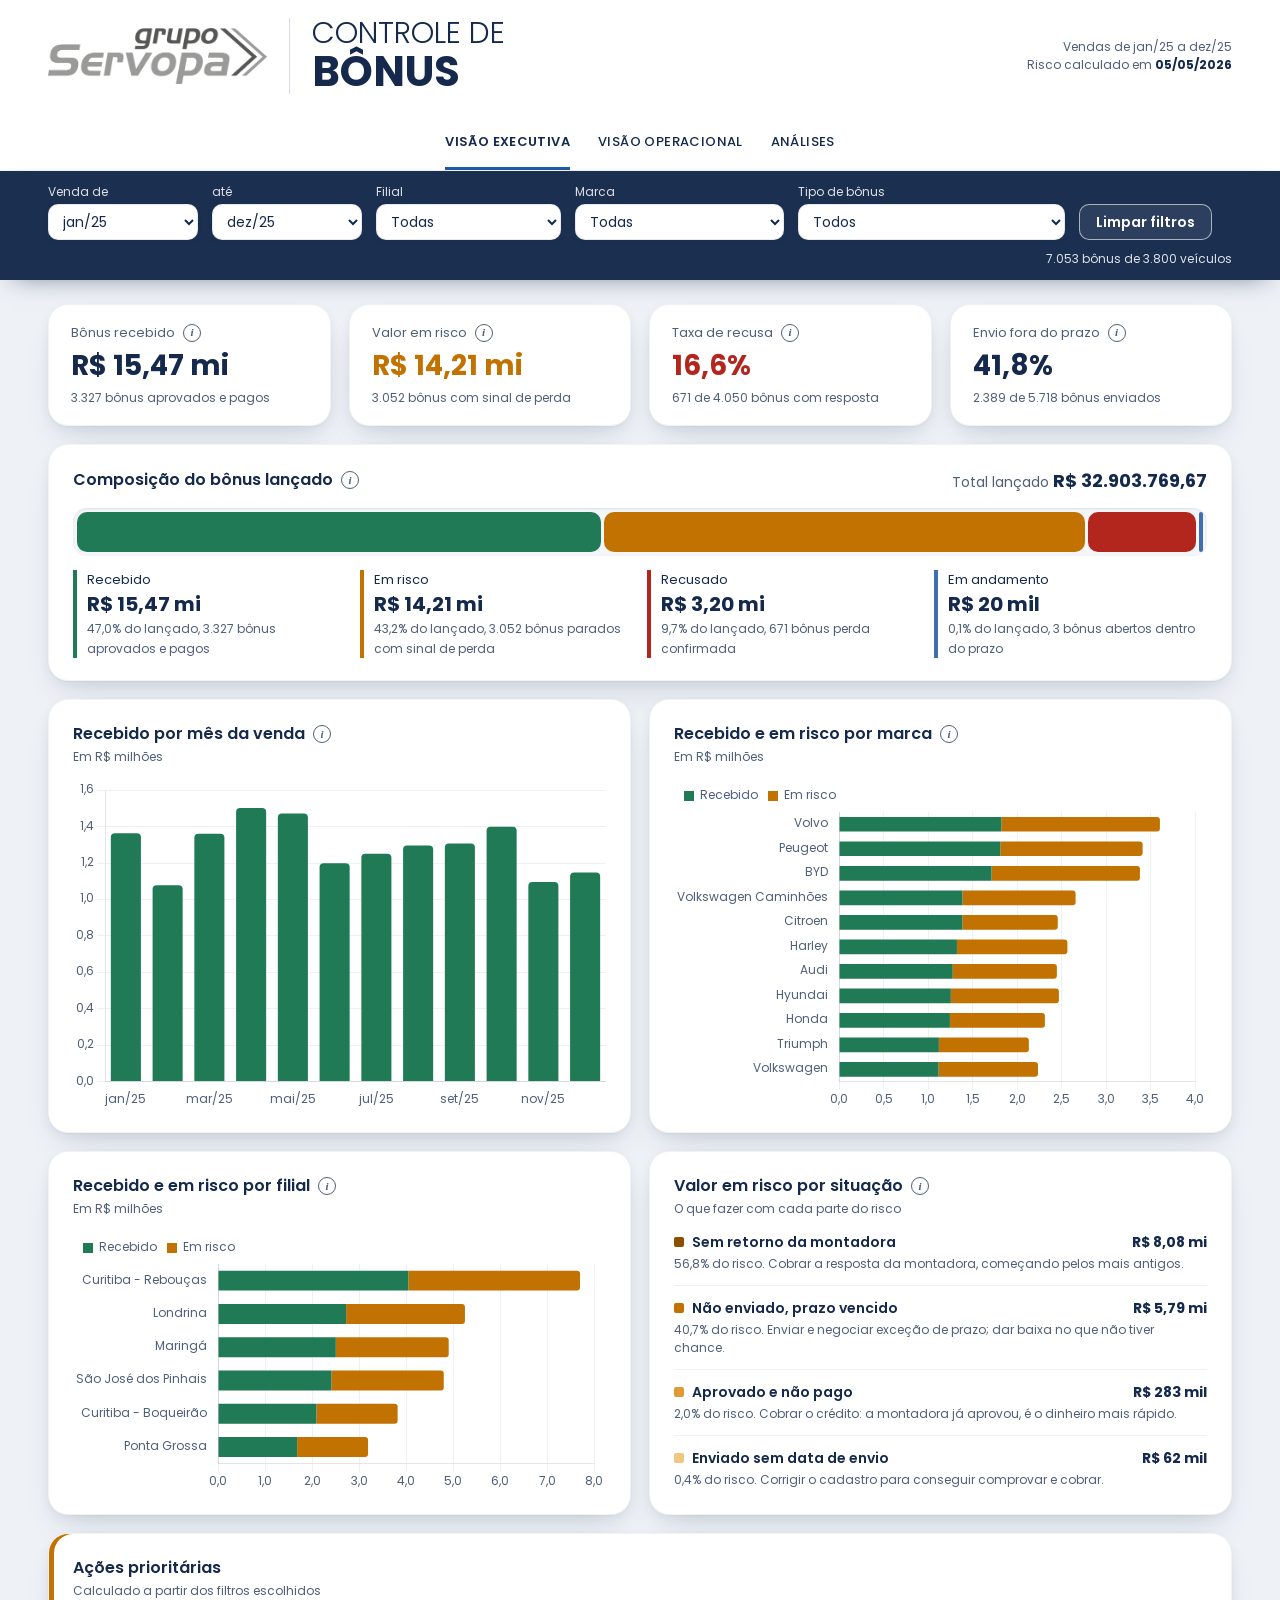
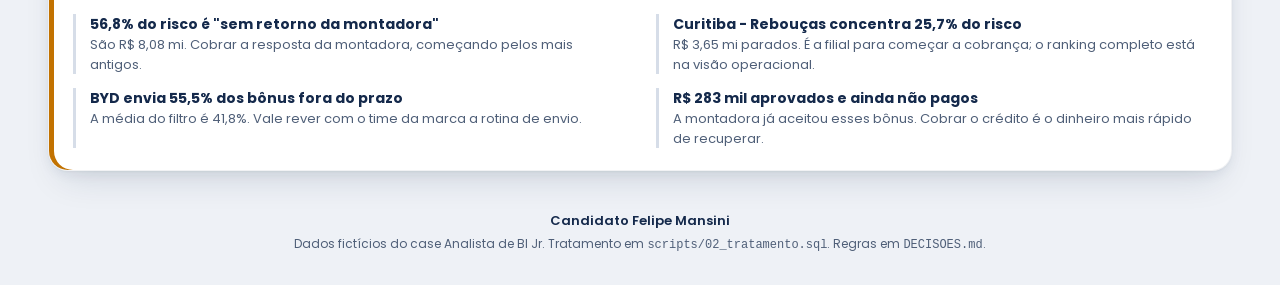
==== dashboard/index.html @ b76406e7 "Case Analista de BI Jr.: dashboard, manutenção e explicação" ====
<!DOCTYPE html>
<html lang="pt-BR">
<head>
  <meta charset="UTF-8">
  <meta name="viewport" content="width=device-width, initial-scale=1">
  <title>Controle de Bônus | Dealer Servopa</title>
  <meta name="description" content="Bônus de montadora: quanto foi recebido, quanto está em risco, onde o processo trava e onde agir primeiro.">

  <link rel="stylesheet" href="style.css">
</head>
<body>

  <a class="pular" href="#conteudo">Pular para o conteúdo</a>

  <!-- ===================== Topo e abas ===================== -->
  <header class="topo">
    <div class="topo__marca">
      <img class="topo__logo" src="img/logo-grupo-servopa.png" alt="Grupo Servopa" width="297" height="83">
      <h1 class="topo__titulo">Controle de <strong>Bônus</strong></h1>
    </div>

    <nav class="abas" aria-label="Visões do dashboard">
      <div class="abas__lista" role="tablist">
        <button type="button" role="tab" id="aba-executiva" aria-controls="painel-executiva" aria-selected="true">Visão executiva</button>
        <button type="button" role="tab" id="aba-operacional" aria-controls="painel-operacional" aria-selected="false" tabindex="-1">Visão operacional</button>
        <button type="button" role="tab" id="aba-analises" aria-controls="painel-analises" aria-selected="false" tabindex="-1">Análises</button>
      </div>
    </nav>

    <p class="topo__ref" id="referencia"></p>
  </header>

  <!-- ===================== Filtros (valem para todas as abas) ===================== -->
  <section class="filtros" aria-label="Filtros">
    <div class="filtros__grupo">
      <label for="filtro-de">Venda de</label>
      <select id="filtro-de"></select>
    </div>
    <div class="filtros__grupo">
      <label for="filtro-ate">até</label>
      <select id="filtro-ate"></select>
    </div>
    <div class="filtros__grupo">
      <label for="filtro-filial">Filial</label>
      <select id="filtro-filial"><option value="">Todas</option></select>
    </div>
    <div class="filtros__grupo">
      <label for="filtro-marca">Marca</label>
      <select id="filtro-marca"><option value="">Todas</option></select>
    </div>
    <div class="filtros__grupo">
      <label for="filtro-tipo">Tipo de bônus</label>
      <select id="filtro-tipo"><option value="">Todos</option></select>
    </div>
    <button type="button" class="botao botao--contorno" id="filtro-limpar">Limpar filtros</button>
    <p class="filtros__resumo" id="filtro-resumo" aria-live="polite"></p>
  </section>

  <main id="conteudo" class="conteudo">

    <!-- ===================== VISÃO EXECUTIVA ===================== -->
    <section class="painel" role="tabpanel" id="painel-executiva" aria-labelledby="aba-executiva">

      <div class="kpis" id="kpis"></div>

      <article class="card">
        <div class="card__cabecalho">
          <h2>Composição do bônus lançado <span class="info" data-info="Cada bônus está em uma única situação. Recebido usa o valor pago pela montadora. As outras usam o valor da campanha, porque o bônus ainda não foi pago."></span></h2>
          <p class="card__destaque">Total lançado <strong id="regua-total"></strong></p>
        </div>
        <div class="regua" id="regua" role="img"></div>
        <ul class="regua__legenda" id="regua-legenda"></ul>
      </article>

      <div class="grade grade--2">
        <article class="card">
          <h2>Recebido por mês da venda <span class="info" data-info="Soma do valor recebido dos bônus aprovados, pelo mês em que o veículo foi vendido."></span></h2>
          <p class="card__sub">Em R$ milhões</p>
          <div class="grafico grafico--alto"><canvas id="grafico-mes"></canvas></div>
        </article>
        <article class="card">
          <h2>Recebido e em risco por marca <span class="info" data-info="Verde: valor recebido. Âmbar: valor em risco (valor da campanha dos bônus parados com sinal de perda)."></span></h2>
          <p class="card__sub">Em R$ milhões</p>
          <div class="grafico grafico--alto"><canvas id="grafico-marca"></canvas></div>
        </article>
      </div>

      <div class="grade grade--2">
        <article class="card">
          <h2>Recebido e em risco por filial <span class="info" data-info="Verde: valor recebido. Âmbar: valor em risco."></span></h2>
          <p class="card__sub">Em R$ milhões</p>
          <div class="grafico"><canvas id="grafico-filial"></canvas></div>
        </article>
        <article class="card">
          <h2>Valor em risco por situação <span class="info" data-info="Sem retorno: enviado há mais de 75 dias, o maior tempo de resposta já registrado. Não enviado: pendente com prazo vencido. Aprovado e não pago: aprovado sem valor e sem data de recebimento. Enviado sem data: sem comprovação do envio."></span></h2>
          <p class="card__sub">O que fazer com cada parte do risco</p>
          <ul class="acoes-risco" id="lista-risco"></ul>
        </article>
      </div>

      <article class="card card--destaque">
        <h2>Ações prioritárias</h2>
        <p class="card__sub">Calculado a partir dos filtros escolhidos</p>
        <ul class="insights" id="insights"></ul>
      </article>
    </section>

    <!-- ===================== VISÃO OPERACIONAL ===================== -->
    <section class="painel" role="tabpanel" id="painel-operacional" aria-labelledby="aba-operacional" hidden>

      <article class="card">
        <h2>Gargalos do processo</h2>
        <p class="card__sub">Onde o bônus perde tempo, da venda até a resposta da montadora</p>
        <div class="etapas" id="etapas"></div>
      </article>

      <div class="grade grade--2">
        <article class="card">
          <h2>Envio fora do prazo por marca <span class="info" data-info="Bônus enviados depois de data da venda + prazo da campanha, divididos pelos bônus com data de envio. Em azul-escuro, as marcas acima da média."></span></h2>
          <p class="card__sub" id="sub-prazo"></p>
          <div class="grafico grafico--alto"><canvas id="grafico-prazo"></canvas></div>
        </article>
        <article class="card">
          <h2>Bônus enviados sem resposta <span class="info" data-info="Bônus com status Enviado, agrupados pelos dias entre o envio e a data de referência. Acima de 75 dias entram no valor em risco."></span></h2>
          <p class="card__sub">Há quanto tempo esperam a montadora</p>
          <div class="grafico grafico--alto"><canvas id="grafico-espera"></canvas></div>
        </article>
      </div>

      <article class="card">
        <div class="card__cabecalho">
          <h2>Ranking de risco <span class="info" data-info="Ordenado pelo valor em risco. A barra mostra de que situação vem o risco de cada linha."></span></h2>
          <div class="alternador" role="group" aria-label="Agrupar ranking por">
            <button type="button" data-ranking="filial" aria-pressed="true">Filial</button>
            <button type="button" data-ranking="marca" aria-pressed="false">Marca</button>
            <button type="button" data-ranking="campanha" aria-pressed="false">Campanha</button>
          </div>
        </div>
        <div class="tabela-rolagem" role="region" aria-label="Ranking de risco" tabindex="0">
          <table class="tabela" id="tabela-ranking"></table>
        </div>
        <ul class="legenda" id="legenda-ranking"></ul>
      </article>

      <article class="card">
        <div class="card__cabecalho">
          <h2>Bônus em risco, um a um</h2>
          <button type="button" class="botao" id="baixar-csv">Baixar CSV</button>
        </div>
        <div class="detalhe-filtros">
          <div class="filtros__grupo">
            <label for="detalhe-busca">Buscar chassi ou campanha</label>
            <input type="search" id="detalhe-busca" placeholder="Ex.: CAMP_0160" autocomplete="off">
          </div>
          <div class="filtros__grupo">
            <label for="detalhe-situacao">Situação</label>
            <select id="detalhe-situacao"><option value="">Todas</option></select>
          </div>
          <p class="detalhe-filtros__total" id="detalhe-total" aria-live="polite"></p>
        </div>
        <div class="tabela-rolagem" role="region" aria-label="Bônus em risco" tabindex="0">
          <table class="tabela tabela--detalhe" id="tabela-detalhe"></table>
        </div>
        <div class="paginacao" id="paginacao"></div>
      </article>

      <article class="card">
        <h2>Pontos para conferir na base <span class="info" data-info="Lançamentos que seguem nos números do dashboard, porque quem define o status é a montadora, mas que precisam de checagem. As regras de cada alerta estão no DECISOES.md (decisões 10 e 11)."></span></h2>
        <p class="card__sub">Lançamentos mantidos nos números, mas que o time operacional precisa revisar</p>
        <div class="tabela-rolagem" role="region" aria-label="Pontos para conferir na base" tabindex="0">
          <table class="tabela" id="tabela-alertas"></table>
        </div>
      </article>
    </section>

    <!-- ===================== ANÁLISES ===================== -->
    <section class="painel" role="tabpanel" id="painel-analises" aria-labelledby="aba-analises" hidden>

      <article class="card">
        <h2>Retorno por tipo de bônus <span class="info" data-info="Retorno: valor recebido dividido pelo total lançado do tipo (valor pago nos bônus recebidos e valor da campanha nos demais). Mostra quanto de cada real lançado virou dinheiro."></span></h2>
        <p class="card__sub">Quanto de cada real lançado entrou no caixa</p>
        <div class="tabela-rolagem" role="region" aria-label="Retorno por tipo de bônus" tabindex="0">
          <table class="tabela" id="tabela-tipos"></table>
        </div>
      </article>

      <article class="card">
        <h2>Campanhas que mais pagaram</h2>
        <p class="card__sub">10 maiores em valor recebido, em R$ mil</p>
        <div class="grafico grafico--alto"><canvas id="grafico-campanhas"></canvas></div>
      </article>

      <article class="card">
        <h2>Taxa de recusa por filial e marca <span class="info" data-info="Recusados divididos pelos bônus que já tiveram resposta (aprovados + recusados). Quanto mais escuro, maior a recusa. Células com menos de 10 bônus decididos ficam em branco."></span></h2>
        <p class="card__sub">Em %. A última linha e a última coluna mostram o total de cada marca e de cada filial.</p>
        <div class="tabela-rolagem" role="region" aria-label="Taxa de recusa por filial e marca" tabindex="0">
          <table class="calor" id="mapa-recusa"></table>
        </div>
      </article>

      <article class="card">
        <div class="card__cabecalho">
          <div>
            <h2>Dependência do bônus na margem <span class="info" data-info="Margem sem bônus: margem líquida pré-bônus dividida pelo valor de venda. Margem com bônus: margem pré-bônus mais o bônus aprovado do veículo, dividida pelo valor de venda. Peso do bônus: bônus recebido dividido pela margem com bônus. O filtro de tipo de bônus não muda esta tabela, porque a margem é do veículo inteiro."></span></h2>
            <p class="card__sub">Quanto maior o peso do bônus, mais a margem cai quando o bônus não entra.</p>
          </div>
          <div class="alternador" role="group" aria-label="Agrupar margem por">
            <button type="button" data-margem="marca" aria-pressed="true">Marca</button>
            <button type="button" data-margem="filial" aria-pressed="false">Filial</button>
          </div>
        </div>
        <div class="tabela-rolagem" role="region" aria-label="Peso do bônus na margem" tabindex="0">
          <table class="tabela" id="tabela-margem"></table>
        </div>
      </article>

      <article class="card">
        <h2>Pós-venda e recusa <span class="info" data-info="Cada bônus de pós-venda depende de um indicador do veículo. Os veículos foram divididos em 4 faixas de cada indicador, com cortes nos quartis da base inteira. A tabela compara a taxa de recusa (recusados dividido por aprovados + recusados) na pior e na melhor faixa. No tempo de atendimento, a pior faixa é a dos atendimentos mais demorados."></span></h2>
        <p class="card__sub">Taxa de recusa de cada bônus de pós-venda, nos veículos com o pior e com o melhor resultado no indicador</p>
        <div class="tabela-rolagem" role="region" aria-label="Pós-venda e recusa" tabindex="0">
          <table class="tabela" id="tabela-posvenda"></table>
        </div>
        <p class="card__nota" id="nota-posvenda"></p>
      </article>
    </section>
  </main>

  <footer class="rodape">
    <p class="rodape__autor">Candidato Felipe Mansini</p>
    <p>Dados fictícios do case Analista de BI Jr. Tratamento em <code>scripts/02_tratamento.sql</code>. Regras em <code>DECISOES.md</code>.</p>
  </footer>

  <!-- Chart.js 4.5.1 (licença MIT) fica na pasta lib para a página abrir sem internet -->
  <script src="lib/chart.umd.min.js"></script>
  <script src="dados.js"></script>
  <script src="app.js"></script>
</body>
</html>
---- dashboard/style.css ----
/* =========================================================
   Controle de Bônus | Dealer Servopa

   1. Variáveis
   2. Base
   3. Topo e abas
   4. Filtros
   5. Layout (grade e cards)
   6. Indicadores e régua
   7. Gráficos, listas e etapas
   8. Tabelas e mapa de calor
   9. Botão de informação (i)
  10. Rodapé
  11. Telas menores
   ========================================================= */

/* ---------- Fonte ---------- */
/* Poppins fica junto com a página, para ela abrir igual mesmo sem internet */
@font-face { font-family: "Poppins"; font-weight: 300; font-display: swap; src: url("fontes/poppins-latin-300-normal.woff2") format("woff2"); }
@font-face { font-family: "Poppins"; font-weight: 400; font-display: swap; src: url("fontes/poppins-latin-400-normal.woff2") format("woff2"); }
@font-face { font-family: "Poppins"; font-weight: 500; font-display: swap; src: url("fontes/poppins-latin-500-normal.woff2") format("woff2"); }
@font-face { font-family: "Poppins"; font-weight: 600; font-display: swap; src: url("fontes/poppins-latin-600-normal.woff2") format("woff2"); }
@font-face { font-family: "Poppins"; font-weight: 700; font-display: swap; src: url("fontes/poppins-latin-700-normal.woff2") format("woff2"); }

/* ---------- 1. Variáveis ---------- */
/* Paleta tirada do material do case e do site do Grupo Servopa */
:root {
  --marinho: #14294b;
  --azul: #1f5aa6;
  --texto: #14294b;
  --texto-2: #4f5f78;
  --fundo: #eef1f6;
  --branco: #ffffff;
  --linha: #d6dde8;
  --linha-clara: #edf0f5;
  --realce: #f4f6fa;

  /* Situação do bônus */
  --recebido: #1f7a55;
  --risco: #c27200;
  --recusado: #b3261e;
  --andamento: #3f6fb0;

  /* Situações do risco, do mais grave ao mais leve */
  --risco-1: #8a5000;
  --risco-2: #c27200;
  --risco-3: #e09a2f;
  --risco-4: #efc77f;

  --foco: #1f5aa6;
  --fonte: "Poppins", "Segoe UI", Arial, sans-serif;
  --raio: 20px;
  --raio-pequeno: 10px;

  /* Profundidade no estilo iOS: bordas quase invisíveis e sombras suaves em camadas */
  --borda-suave: 1px solid rgba(20, 41, 75, .06);
  --sombra-card:
    0 1px 2px rgba(20, 41, 75, .04),
    0 4px 12px rgba(20, 41, 75, .05),
    0 18px 36px -14px rgba(20, 41, 75, .16);
  --sombra-leve:
    0 1px 2px rgba(20, 41, 75, .06),
    0 2px 6px rgba(20, 41, 75, .06);
}

/* ---------- 2. Base ---------- */
*,
*::before,
*::after {
  box-sizing: border-box;
}

body {
  margin: 0;
  font-family: var(--fonte);
  font-size: 14px;
  line-height: 1.5;
  color: var(--texto);
  background: var(--fundo);
}

h1, h2, p, ul {
  margin: 0;
}

button,
input,
select {
  font: inherit;
  color: inherit;
}

:focus-visible {
  outline: 3px solid var(--foco);
  outline-offset: 2px;
  border-radius: 4px;
}

[hidden] {
  display: none !important;
}

/* Texto lido só por leitores de tela */
.sr-only {
  position: absolute;
  width: 1px;
  height: 1px;
  overflow: hidden;
  clip: rect(0 0 0 0);
  white-space: nowrap;
}

.pular {
  position: absolute;
  left: 16px;
  top: -60px;
  z-index: 50;
  padding: 8px 14px;
  background: var(--branco);
  border-radius: var(--raio-pequeno);
}

.pular:focus {
  top: 12px;
}

/* ---------- 3. Topo e abas ---------- */
/* Três colunas: as laterais têm a mesma largura (1fr), então as abas
   ficam no centro da página, independente do tamanho da logo e da data */
.topo {
  display: grid;
  grid-template-columns: 1fr auto 1fr;
  grid-template-areas: "marca abas ref";
  align-items: center;
  gap: 12px 32px;
  padding: 18px 48px 0;
  background: var(--branco);
  border-bottom: var(--borda-suave);
}

/* Logo à esquerda, separada do título por uma linha fina */
.topo__marca {
  grid-area: marca;
  display: flex;
  align-items: center;
  gap: 22px;
  padding-bottom: 18px;
}

.topo__logo {
  height: 56px;
  width: auto;
}

.topo__titulo {
  padding-left: 22px;
  border-left: 1px solid var(--linha);
  font-size: 30px;
  font-weight: 300;
  line-height: 1.05;
  text-transform: uppercase;
}

.topo__titulo strong {
  display: block;
  font-size: 42px;
  font-weight: 700;
}

.topo__ref {
  grid-area: ref;
  justify-self: end;
  font-size: 12px;
  color: var(--texto-2);
  text-align: right;
  padding-bottom: 18px;
}

.topo__ref strong {
  color: var(--texto);
}

.abas {
  grid-area: abas;
  align-self: end;
  justify-self: center;
  overflow-x: auto;
}

.abas__lista {
  display: flex;
  gap: 28px;
}

.abas button {
  padding: 8px 0 16px;
  border: none;
  border-bottom: 3px solid transparent;
  background: none;
  font-size: 13px;
  font-weight: 500;
  letter-spacing: .03em;
  text-transform: uppercase;
  white-space: nowrap;
  cursor: pointer;
}

.abas button:hover {
  color: var(--azul);
}

.abas button[aria-selected="true"] {
  font-weight: 600;
  border-bottom-color: var(--azul);
}

/* ---------- 4. Filtros ---------- */
/* Os filtros acompanham a rolagem para estarem sempre à mão.
   O fundo levemente transparente com desfoque mostra o conteúdo passando por baixo. */
.filtros {
  position: sticky;
  top: 0;
  z-index: 20;
  display: flex;
  flex-wrap: wrap;
  align-items: flex-end;
  gap: 10px 14px;
  padding: 12px 48px;
  background: rgba(20, 41, 75, .97);
  -webkit-backdrop-filter: saturate(180%) blur(18px);
  backdrop-filter: saturate(180%) blur(18px);
  box-shadow: 0 10px 24px -14px rgba(20, 41, 75, .6);
  color: var(--branco);
}

.filtros__grupo {
  display: flex;
  flex-direction: column;
  gap: 3px;
}

.filtros__grupo label {
  font-size: 12px;
  opacity: .85;
}

select,
input[type="search"] {
  height: 36px;
  min-width: 150px;
  padding: 0 10px;
  border: 1px solid rgba(20, 41, 75, .1);
  border-radius: var(--raio-pequeno);
  background: var(--branco);
  color: var(--texto);
  box-shadow: var(--sombra-leve);
}

.filtros :focus-visible {
  outline-color: #ffd36b;
}

.filtros__resumo {
  margin-left: auto;
  align-self: center;
  font-size: 12px;
  opacity: .85;
}

.botao {
  height: 36px;
  padding: 0 16px;
  border: 1px solid var(--azul);
  border-radius: var(--raio-pequeno);
  background: var(--azul);
  color: var(--branco);
  font-weight: 600;
  box-shadow: 0 1px 2px rgba(31, 90, 166, .3), 0 6px 14px -4px rgba(31, 90, 166, .45);
  cursor: pointer;
}

.botao:hover {
  filter: brightness(1.1);
}

.botao--contorno {
  border-color: rgba(255, 255, 255, .6);
  background: rgba(255, 255, 255, .08);
  box-shadow: none;
}

/* ---------- 5. Layout ---------- */
.conteudo {
  max-width: 1340px;
  margin: 0 auto;
  padding: 24px 48px 40px;
}

.painel {
  display: flex;
  flex-direction: column;
  gap: 18px;
}

.grade {
  display: grid;
  gap: 18px;
}

.grade--2 {
  grid-template-columns: repeat(2, minmax(0, 1fr));
}

.card {
  min-width: 0;
  padding: 22px 24px;
  background: var(--branco);
  border: var(--borda-suave);
  border-radius: var(--raio);
  box-shadow: var(--sombra-card);
}

.card h2 {
  display: flex;
  align-items: center;
  gap: 8px;
  font-size: 16px;
  font-weight: 600;
}

.card__sub {
  margin-top: 2px;
  margin-bottom: 14px;
  font-size: 12px;
  color: var(--texto-2);
}

.card__cabecalho {
  display: flex;
  flex-wrap: wrap;
  align-items: center;
  justify-content: space-between;
  gap: 10px 16px;
  margin-bottom: 14px;
}

.card__destaque {
  color: var(--texto-2);
}

.card__destaque strong {
  color: var(--texto);
  font-size: 18px;
}

/* Faixa âmbar à esquerda, feita com sombra interna para acompanhar o canto arredondado */
.card--destaque {
  box-shadow: inset 5px 0 0 var(--risco), var(--sombra-card);
}

/* ---------- 6. Indicadores e régua ---------- */
.kpis {
  display: grid;
  grid-template-columns: repeat(4, minmax(0, 1fr));
  gap: 18px;
}

.kpi {
  padding: 18px 22px;
  background: var(--branco);
  border: var(--borda-suave);
  border-radius: var(--raio);
  box-shadow: var(--sombra-card);
}

.kpi__nome {
  display: flex;
  align-items: center;
  gap: 8px;
  font-size: 13px;
  color: var(--texto-2);
}

.kpi__valor {
  margin: 2px 0;
  font-size: 28px;
  font-weight: 700;
  font-variant-numeric: tabular-nums;
}

.kpi__detalhe {
  font-size: 12px;
  color: var(--texto-2);
}

.kpi--risco .kpi__valor {
  color: var(--risco);
}

/* Padrão de alerta da plataforma: valor em vermelho */
.kpi--alerta .kpi__valor {
  color: var(--recusado);
}

/* A régua fica num trilho levemente afundado */
.regua {
  display: flex;
  gap: 3px;
  height: 48px;
  padding: 4px;
  background: var(--realce);
  border-radius: 14px;
  box-shadow: inset 0 1px 3px rgba(20, 41, 75, .1);
}

.regua span {
  min-width: 4px;
  border-radius: 10px;
}

.regua__legenda {
  display: grid;
  grid-template-columns: repeat(4, minmax(0, 1fr));
  gap: 14px;
  margin-top: 14px;
  padding: 0;
  list-style: none;
}

.regua__legenda li {
  padding-left: 10px;
  border-left: 4px solid var(--cor);
  font-size: 13px;
}

.regua__legenda strong {
  display: block;
  font-size: 20px;
  font-variant-numeric: tabular-nums;
}

.regua__legenda small {
  font-size: 12px;
  color: var(--texto-2);
}

/* ---------- 7. Gráficos, listas e etapas ---------- */
.grafico {
  position: relative;
  height: 260px;
}

.grafico--alto {
  height: 330px;
}

.acoes-risco {
  display: flex;
  flex-direction: column;
  gap: 12px;
  padding: 0;
  list-style: none;
}

.acoes-risco li {
  display: grid;
  grid-template-columns: minmax(0, 1fr) auto;
  gap: 2px 12px;
  padding-bottom: 12px;
  border-bottom: 1px solid var(--linha-clara);
}

.acoes-risco li:last-child {
  border-bottom: none;
  padding-bottom: 0;
}

.acoes-risco__nome {
  font-weight: 600;
}

.acoes-risco__nome::before {
  content: "";
  display: inline-block;
  width: 10px;
  height: 10px;
  margin-right: 8px;
  border-radius: 2px;
  background: var(--cor);
}

.acoes-risco__valor {
  font-weight: 700;
  font-variant-numeric: tabular-nums;
}

.acoes-risco__acao {
  grid-column: 1 / -1;
  font-size: 12px;
  color: var(--texto-2);
}

.insights {
  display: grid;
  grid-template-columns: repeat(2, minmax(0, 1fr));
  gap: 14px 32px;
  padding: 0;
  list-style: none;
}

.insights li {
  padding-left: 14px;
  border-left: 3px solid var(--linha);
}

.insights strong {
  display: block;
}

.insights p {
  font-size: 13px;
  color: var(--texto-2);
}

.etapas {
  display: grid;
  grid-template-columns: repeat(3, minmax(0, 1fr));
  gap: 18px;
}

.etapa {
  padding: 16px 18px;
  background: linear-gradient(180deg, #f8fafc, #f1f4f9);
  border: var(--borda-suave);
  border-radius: 16px;
  box-shadow: inset 0 1px 0 var(--branco);
}

.etapa__nome {
  display: flex;
  align-items: center;
  gap: 8px;
  font-size: 13px;
  font-weight: 600;
}

.etapa__valor {
  font-size: 26px;
  font-weight: 700;
  font-variant-numeric: tabular-nums;
}

.etapa__detalhe {
  font-size: 12px;
  color: var(--texto-2);
}

.legenda {
  display: flex;
  flex-wrap: wrap;
  gap: 4px 16px;
  margin-top: 12px;
  padding: 0;
  list-style: none;
  font-size: 12px;
  color: var(--texto-2);
}

.legenda li::before {
  content: "";
  display: inline-block;
  width: 10px;
  height: 10px;
  margin-right: 6px;
  border-radius: 2px;
  background: var(--cor);
  vertical-align: -1px;
}

/* ---------- 8. Tabelas e mapa de calor ---------- */
.tabela-rolagem {
  overflow-x: auto;
}

.tabela {
  width: 100%;
  border-collapse: collapse;
  font-size: 13px;
}

.tabela th,
.tabela td {
  padding: 9px 10px;
  border-bottom: 1px solid var(--linha-clara);
  text-align: left;
  vertical-align: middle;
}

.tabela thead th {
  font-size: 12px;
  font-weight: 500;
  color: var(--texto-2);
  background: var(--realce);
  border-bottom: none;
  white-space: nowrap;
}

/* Cabeçalho da tabela em formato de pílula */
.tabela thead th:first-child {
  border-radius: 10px 0 0 10px;
}

.tabela thead th:last-child {
  border-radius: 0 10px 10px 0;
}

.tabela tbody th {
  font-weight: 600;
}

.tabela tbody tr:hover {
  background: var(--realce);
}

/* Linha de total no fim da tabela */
.tabela__total th,
.tabela__total td {
  font-weight: 600;
  border-top: 2px solid var(--marinho);
  border-bottom: none;
}

/* Título de grupo dentro da tabela */
.tabela .tabela__grupo th {
  padding-top: 14px;
  font-size: 11px;
  font-weight: 500;
  color: var(--texto-2);
  background: none;
}

.tabela tbody tr.tabela__grupo:hover {
  background: none;
}

.card__nota {
  margin-top: 10px;
  font-size: 12px;
  color: var(--texto-2);
}

.num {
  text-align: right !important;
  font-variant-numeric: tabular-nums;
  white-space: nowrap;
}

/* Regra de alinhamento das tabelas: nomes à esquerda, valores em R$ à
   direita (para os centavos ficarem um embaixo do outro) e o resto centralizado */
.centro {
  text-align: center !important;
  font-variant-numeric: tabular-nums;
  white-space: nowrap;
}

.centro .composicao,
.centro .barra-tabela {
  margin: 0 auto;
}

.centro .barra-tabela {
  width: max-content;
}

/* Largura fixa para o percentual, assim as barras ficam alinhadas entre as linhas */
.barra-tabela .num {
  display: inline-block;
  min-width: 44px;
}

/* Cabeçalho clicável para ordenar, com a aparência do próprio cabeçalho */
.ordenar {
  font: inherit;
  color: inherit;
  background: none;
  border: 0;
  padding: 0;
  cursor: pointer;
  white-space: nowrap;
}

.ordenar:hover {
  color: var(--texto);
}

.ordenar::after {
  content: "↕";
  display: inline-block;
  margin-left: 4px;
  opacity: .4;
}

th[aria-sort="ascending"] .ordenar,
th[aria-sort="descending"] .ordenar {
  color: var(--texto);
  font-weight: 600;
}

th[aria-sort="ascending"] .ordenar::after {
  content: "▲";
  opacity: 1;
  font-size: 9px;
}

th[aria-sort="descending"] .ordenar::after {
  content: "▼";
  opacity: 1;
  font-size: 9px;
}

.tabela__sub {
  display: block;
  font-size: 11px;
  font-weight: 400;
  color: var(--texto-2);
}

.tabela--detalhe {
  font-size: 12px;
}

.tabela--detalhe th,
.tabela--detalhe td {
  padding: 8px 8px;
  white-space: nowrap;
}

.composicao {
  display: flex;
  gap: 2px;
  width: 140px;
  height: 12px;
}

.composicao span {
  min-width: 2px;
}

.barra-tabela {
  display: flex;
  align-items: center;
  gap: 8px;
}

.barra-tabela__trilho {
  flex: 0 0 120px;
  height: 10px;
  background: var(--realce);
  border-radius: 999px;
  box-shadow: inset 0 1px 2px rgba(20, 41, 75, .08);
}

.barra-tabela__trilho span {
  display: block;
  height: 100%;
  background: var(--recebido);
  border-radius: 999px;
}

.selo {
  display: inline-block;
  padding: 2px 10px;
  border-radius: 999px;
  font-size: 11px;
  font-weight: 600;
  background: var(--cor-fundo);
  color: var(--cor-texto);
  white-space: nowrap;
}

/* Controle segmentado no padrão iOS: trilho cinza e opção ativa em pílula */
.alternador {
  display: inline-flex;
  gap: 2px;
  padding: 3px;
  background: #e7ebf2;
  border-radius: 12px;
  box-shadow: inset 0 1px 2px rgba(20, 41, 75, .08);
}

.alternador button {
  padding: 6px 16px;
  border: none;
  border-radius: 9px;
  background: transparent;
  font-size: 12px;
  font-weight: 600;
  cursor: pointer;
}

.alternador button[aria-pressed="true"] {
  background: var(--marinho);
  color: var(--branco);
  box-shadow: 0 1px 3px rgba(20, 41, 75, .3), 0 4px 10px -2px rgba(20, 41, 75, .25);
}

.detalhe-filtros {
  display: flex;
  flex-wrap: wrap;
  align-items: flex-end;
  gap: 10px 14px;
  margin-bottom: 14px;
}

.detalhe-filtros label {
  font-size: 12px;
  color: var(--texto-2);
}

.detalhe-filtros input[type="search"] {
  min-width: 240px;
}

.detalhe-filtros__total {
  margin-left: auto;
  font-size: 13px;
  color: var(--texto-2);
}

.paginacao {
  display: flex;
  justify-content: flex-end;
  align-items: center;
  gap: 10px;
  margin-top: 12px;
  font-size: 13px;
  color: var(--texto-2);
}

.paginacao button {
  height: 32px;
  padding: 0 14px;
  border: 1px solid rgba(20, 41, 75, .1);
  border-radius: var(--raio-pequeno);
  background: var(--branco);
  box-shadow: var(--sombra-leve);
  cursor: pointer;
}

.paginacao button:disabled {
  opacity: .45;
  cursor: not-allowed;
}

/* Colunas de mesma largura; nomes longos de marca quebram linha */
.calor {
  width: 100%;
  min-width: 860px;
  table-layout: fixed;
  border-collapse: separate;
  border-spacing: 2px;
  font-size: 12px;
}

.calor thead th:first-child {
  width: 150px;
}

.calor th {
  padding: 6px 4px;
  font-weight: 500;
  color: var(--texto-2);
  text-align: center;
  vertical-align: bottom;
  line-height: 1.25;
}

.calor tbody th {
  text-align: left;
  white-space: nowrap;
}

.calor td {
  height: 34px;
  border-radius: 7px;
  text-align: center;
  font-variant-numeric: tabular-nums;
}

.calor .calor__total {
  font-weight: 700;
}

.vazio {
  padding: 24px;
  color: var(--texto-2);
  text-align: center;
}

/* ---------- 9. Botão de informação (i) ---------- */
/* Abre ao passar o mouse, ao receber foco pelo Tab e ao tocar (celular) */
.info {
  position: relative;
  display: inline-flex;
}

.info__botao {
  display: inline-grid;
  place-items: center;
  width: 18px;
  height: 18px;
  padding: 0;
  border: 1px solid var(--texto-2);
  border-radius: 50%;
  background: var(--branco);
  color: var(--texto-2);
  font-size: 11px;
  font-weight: 700;
  font-style: italic;
  font-family: Georgia, serif;
  line-height: 1;
  cursor: help;
}

.info__texto {
  position: absolute;
  top: calc(100% + 8px);
  left: -10px;
  z-index: 30;
  width: min(280px, 75vw);
  padding: 12px 14px;
  border-radius: 14px;
  background: rgba(20, 41, 75, .94);
  -webkit-backdrop-filter: blur(12px);
  backdrop-filter: blur(12px);
  color: var(--branco);
  font-size: 12px;
  font-weight: 400;
  line-height: 1.45;
  text-transform: none;
  letter-spacing: 0;
  box-shadow: 0 12px 32px -6px rgba(20, 41, 75, .4);
  /* Fechada, a caixa não ocupa espaço (senão alarga a página no celular) */
  display: none;
}

.info:hover .info__texto,
.info__botao:focus-visible + .info__texto,
.info--aberto .info__texto {
  display: block;
}

/* Na metade direita da tela, a caixa abre para a esquerda */
.info--direita .info__texto {
  left: auto;
  right: -10px;
}

/* ---------- 10. Rodapé ---------- */
.rodape {
  padding: 0 48px 32px;
  font-size: 12px;
  color: var(--texto-2);
  text-align: center;
}

.rodape__autor {
  margin-bottom: 4px;
  font-size: 13px;
  font-weight: 600;
  color: var(--texto);
}

/* ---------- 11. Telas menores ---------- */
@media (max-width: 1100px) {
  .kpis,
  .regua__legenda {
    grid-template-columns: repeat(2, minmax(0, 1fr));
  }
}

/* Em telas menores a logo, as abas e a data não cabem numa linha só.
   A logo e a data ficam em cima e as abas descem, centralizadas. */
@media (max-width: 1340px) {
  .topo {
    grid-template-columns: 1fr auto;
    grid-template-areas:
      "marca ref"
      "abas  abas";
  }
}

@media (max-width: 860px) {
  .grade--2,
  .insights,
  .etapas {
    grid-template-columns: minmax(0, 1fr);
  }

  .filtros {
    position: static;
  }

  .filtros__resumo {
    width: 100%;
    margin-left: 0;
  }
}

@media (max-width: 600px) {
  /* No celular o topo vira uma coluna: logo, data e abas, um embaixo do outro */
  .topo {
    grid-template-columns: minmax(0, 1fr);
    grid-template-areas:
      "marca"
      "ref"
      "abas";
    padding: 14px 16px 0;
  }

  .topo__marca {
    gap: 14px;
    padding-bottom: 4px;
  }

  .topo__logo {
    height: 36px;
  }

  .topo__titulo {
    padding-left: 14px;
    font-size: 20px;
  }

  .topo__titulo strong {
    font-size: 28px;
  }

  .topo__ref {
    justify-self: start;
    text-align: left;
    padding-bottom: 4px;
  }

  .abas {
    justify-self: stretch;
  }

  .abas__lista {
    gap: 20px;
  }

  .filtros {
    padding: 12px 16px;
  }

  .filtros__grupo {
    flex: 1 1 140px;
  }

  select,
  input[type="search"],
  .detalhe-filtros input[type="search"] {
    width: 100%;
    min-width: 0;
  }

  .conteudo {
    padding: 16px 16px 32px;
  }

  .card,
  .kpi {
    padding: 16px;
  }

  .kpis,
  .regua__legenda {
    grid-template-columns: minmax(0, 1fr);
  }

  .kpi__valor {
    font-size: 24px;
  }

  .rodape {
    padding: 0 16px 24px;
  }

  /* No celular a explicação aparece fixa na parte de baixo da tela */
  .info__texto,
  .info--direita .info__texto {
    position: fixed;
    top: auto;
    right: 16px;
    bottom: 16px;
    left: 16px;
    width: auto;
    font-size: 13px;
  }
}

@media (prefers-reduced-motion: reduce) {
  * {
    transition: none !important;
  }
}
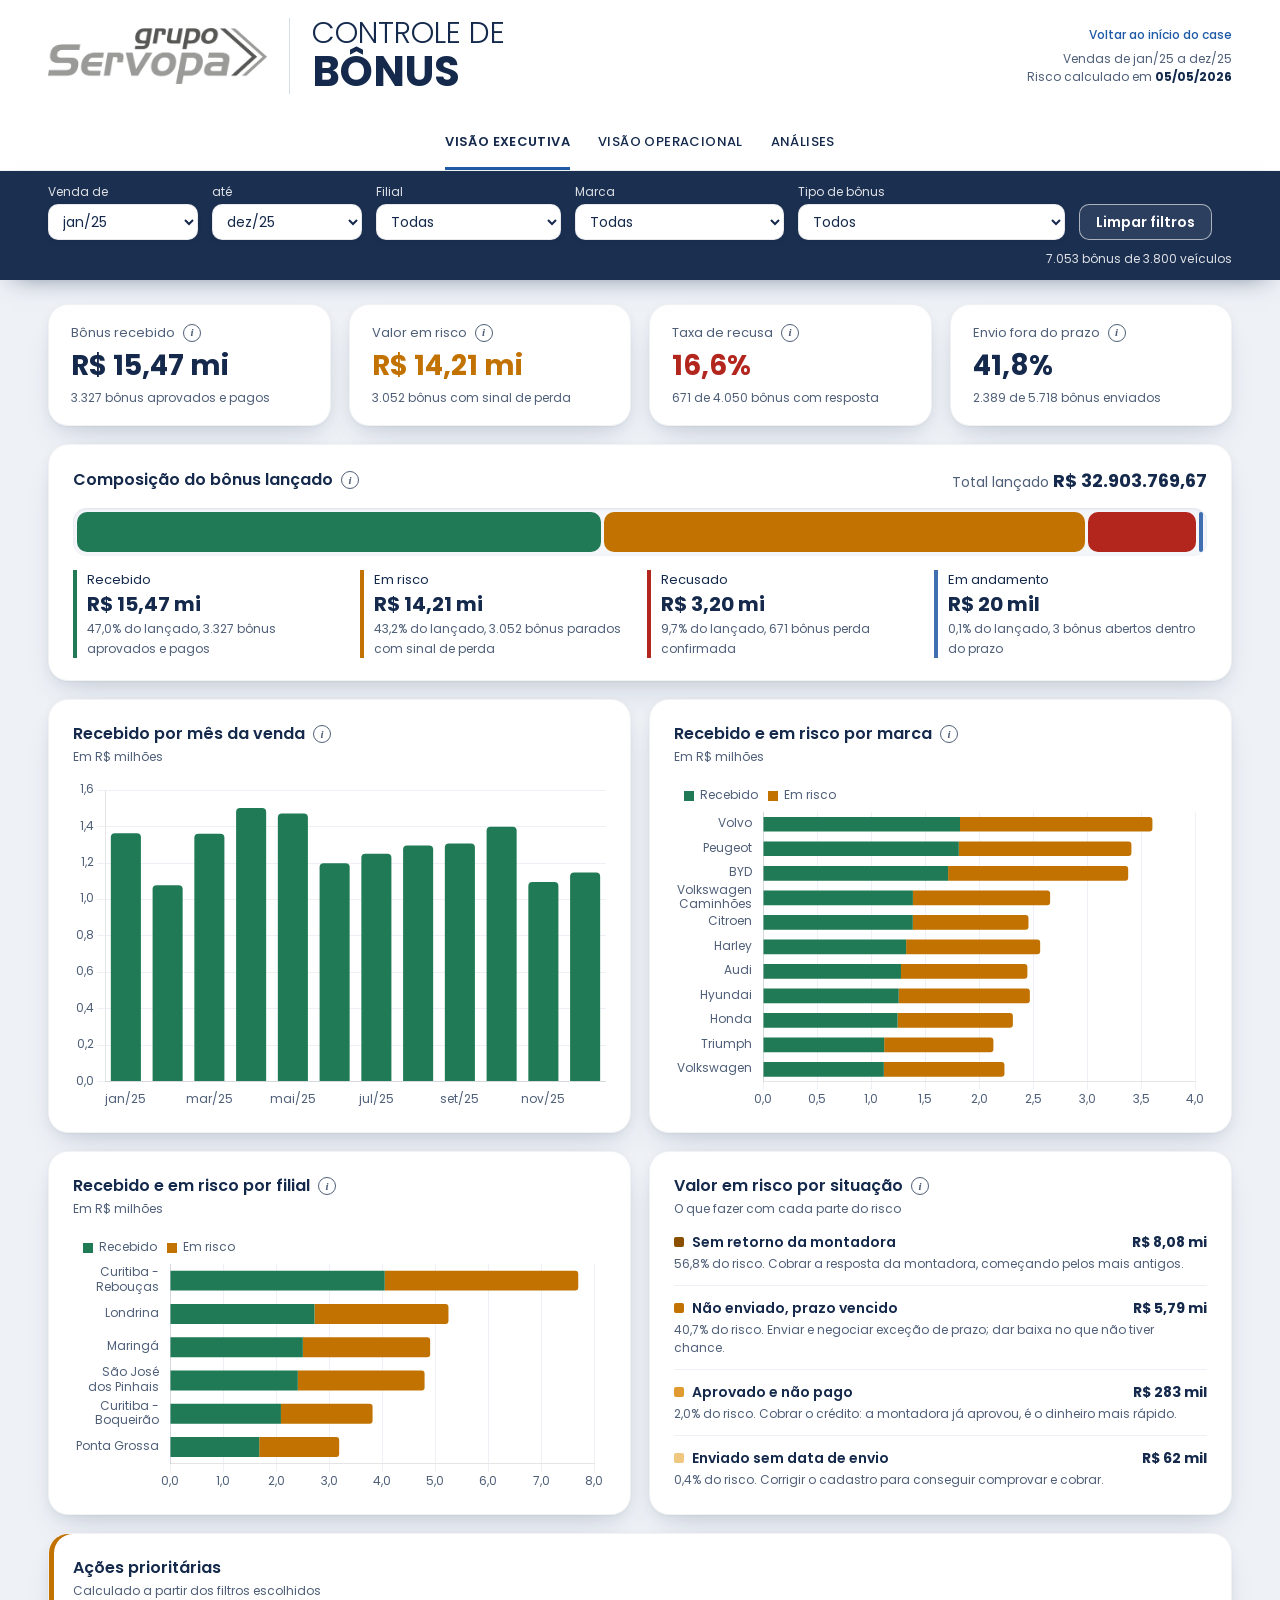
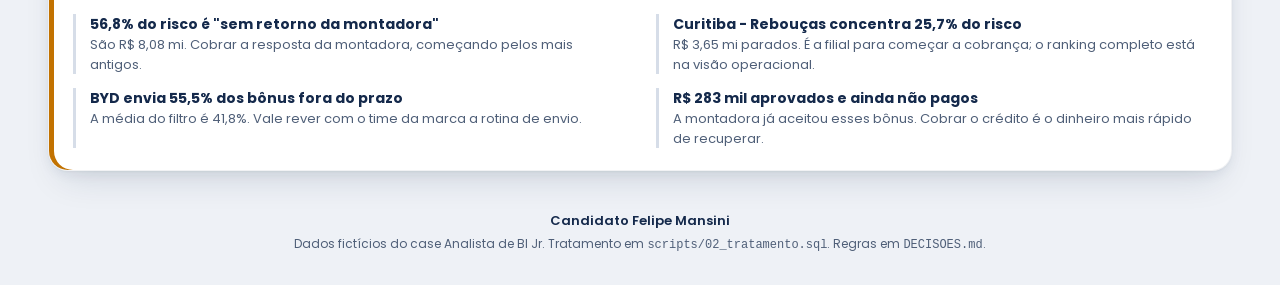
==== commit 7c9a1516: "Ícone, link de volta ao início, rótulos dos gráficos e PDF final" ====
--- a/dashboard/index.html
+++ b/dashboard/index.html
@@ -6,6 +6,8 @@
   <title>Controle de Bônus | Dealer Servopa</title>
   <meta name="description" content="Bônus de montadora: quanto foi recebido, quanto está em risco, onde o processo trava e onde agir primeiro.">
 
+  <link rel="icon" href="../favicon.svg" type="image/svg+xml">
+  <link rel="icon" href="../favicon.png" type="image/png" sizes="32x32">
   <link rel="stylesheet" href="style.css">
 </head>
 <body>
@@ -27,7 +29,10 @@
       </div>
     </nav>
 
-    <p class="topo__ref" id="referencia"></p>
+    <div class="topo__ref">
+      <a class="topo__voltar" href="../index.html">Voltar ao início do case</a>
+      <p id="referencia"></p>
+    </div>
   </header>
 
   <!-- ===================== Filtros (valem para todas as abas) ===================== -->
--- a/dashboard/style.css
+++ b/dashboard/style.css
@@ -176,6 +176,19 @@
   padding-bottom: 18px;
 }
 
+/* Link para a página inicial da entrega (index.html na raiz) */
+.topo__voltar {
+  display: inline-block;
+  margin-bottom: 6px;
+  font-weight: 500;
+  color: var(--azul);
+  text-decoration: none;
+}
+
+.topo__voltar:hover {
+  text-decoration: underline;
+}
+
 .topo__ref strong {
   color: var(--texto);
 }
